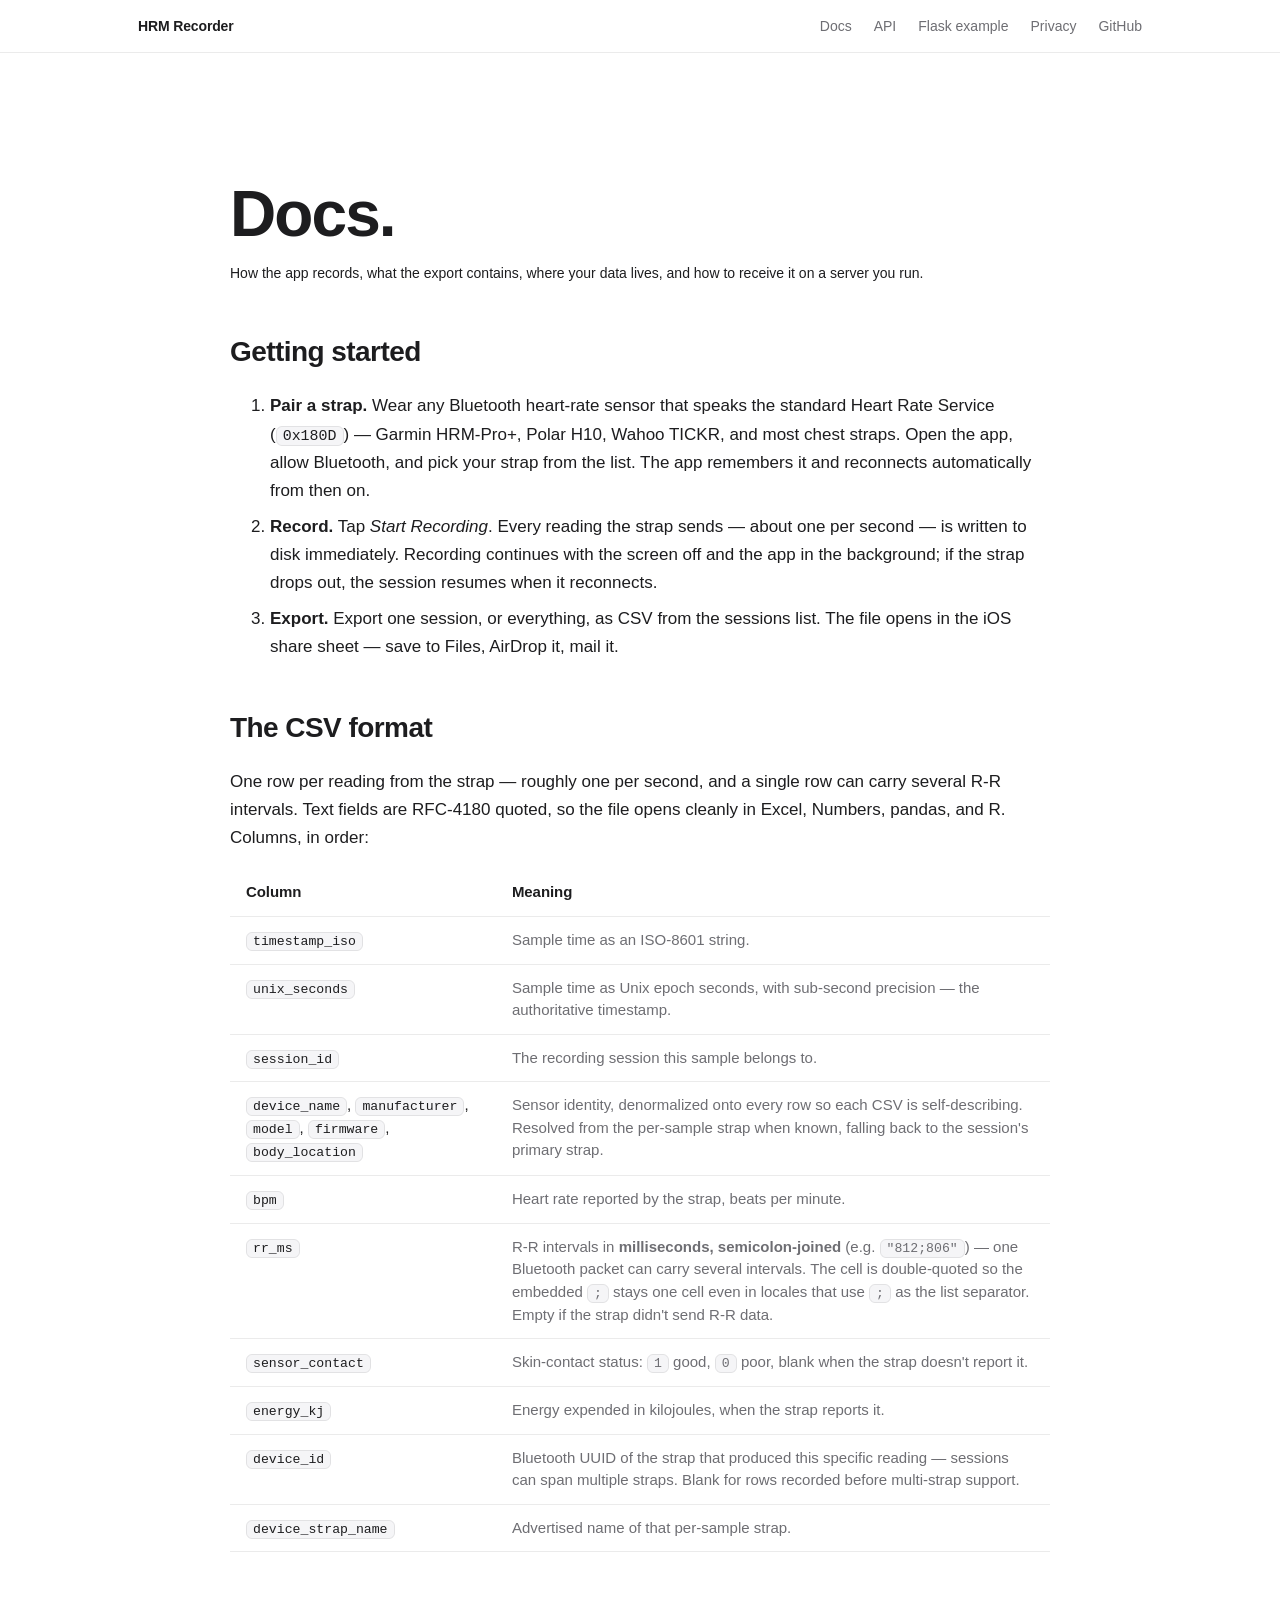
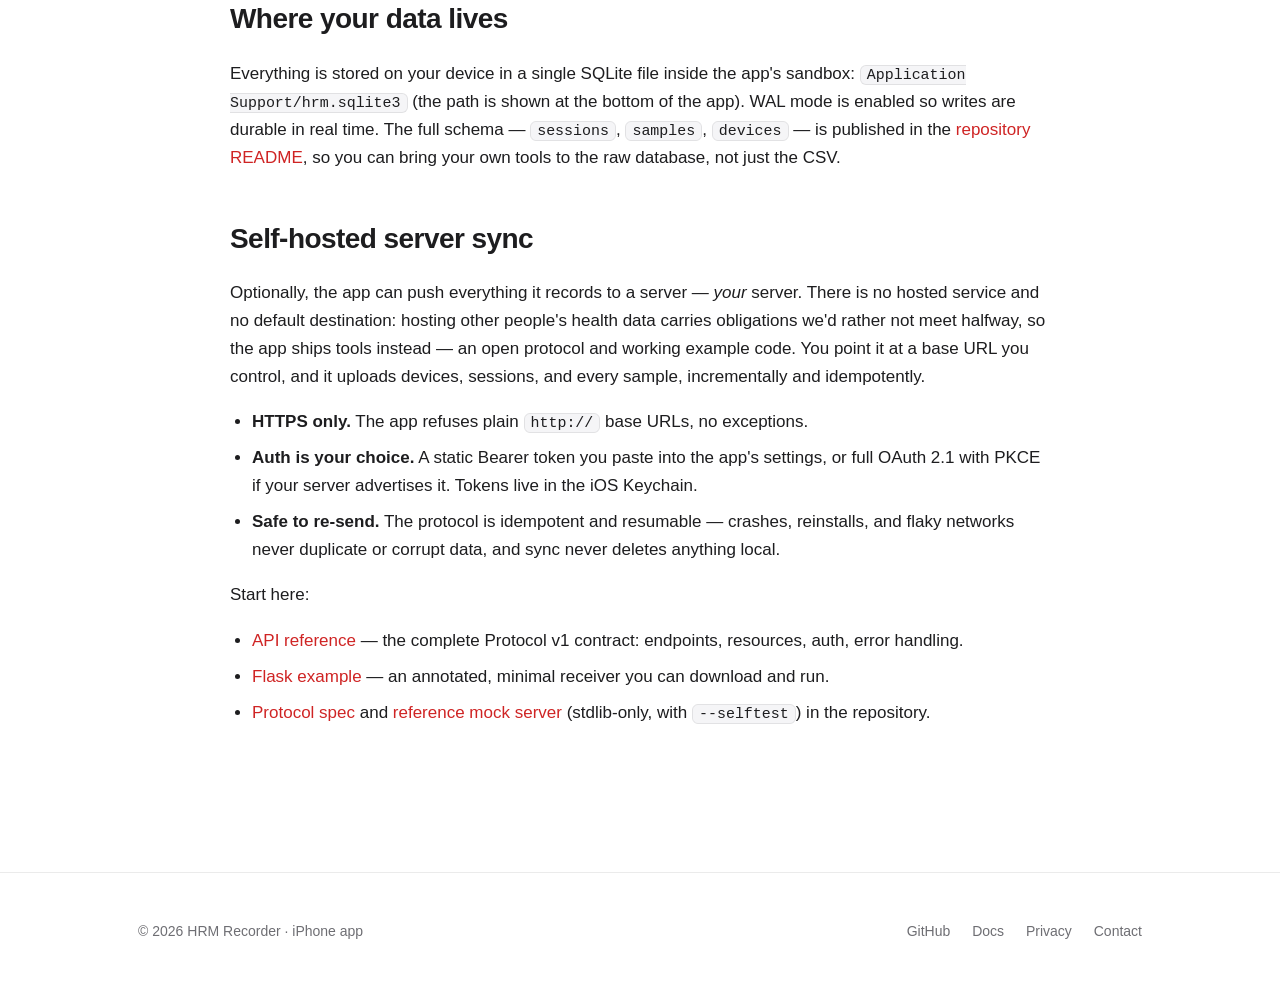
==== website/docs/index.html @ 2f27f9ac "feat(site): niche positioning, docs section (REST API + Flask example), publish-ready [AI] Landing p" ====
<!doctype html>
<html lang="en">
<head>
  <meta charset="utf-8" />
  <meta name="viewport" content="width=device-width, initial-scale=1" />
  <title>Docs — HRM Recorder</title>
  <meta name="description" content="HRM Recorder documentation: getting started, CSV export format, where your data lives, and self-hosted server sync." />
  <meta name="theme-color" content="#ff2d2d" media="(prefers-color-scheme: light)" />
  <meta name="theme-color" content="#000000" media="(prefers-color-scheme: dark)" />
  <link rel="stylesheet" href="../style.css" />
</head>
<body>

<nav class="nav">
  <div class="wrap">
    <a class="brand" href="../index.html">HRM Recorder</a>
    <div class="links">
      <a href="index.html">Docs</a>
      <a href="api.html">API</a>
      <a href="flask-example.html">Flask example</a>
      <a href="../privacy.html">Privacy</a>
      <a href="https://github.com/jmaddington/HRMRecorder">GitHub</a>
    </div>
  </div>
</nav>

<section>
  <div class="wrap">
    <article class="prose docs">
      <h1>Docs.</h1>
      <p class="doc-meta">
        How the app records, what the export contains, where your data lives,
        and how to receive it on a server you run.
      </p>

      <h2>Getting started</h2>
      <ol>
        <li>
          <strong>Pair a strap.</strong> Wear any Bluetooth heart-rate sensor
          that speaks the standard Heart Rate Service (<code>0x180D</code>) —
          Garmin HRM-Pro+, Polar H10, Wahoo TICKR, and most chest straps.
          Open the app, allow Bluetooth, and pick your strap from the list.
          The app remembers it and reconnects automatically from then on.
        </li>
        <li>
          <strong>Record.</strong> Tap <em>Start Recording</em>. Every
          reading the strap sends — about one per second — is written to
          disk immediately. Recording continues with the screen off and the
          app in the background; if the strap drops out, the session resumes
          when it reconnects.
        </li>
        <li>
          <strong>Export.</strong> Export one session, or everything, as CSV
          from the sessions list. The file opens in the iOS share sheet —
          save to Files, AirDrop it, mail it.
        </li>
      </ol>

      <h2>The CSV format</h2>
      <p>
        One row per reading from the strap — roughly one per second, and a
        single row can carry several R-R intervals. Text fields are RFC-4180
        quoted, so the file opens cleanly in Excel, Numbers, pandas, and R.
        Columns, in order:
      </p>
      <div class="table-scroll">
        <table>
          <caption class="visually-hidden">CSV export columns and their meanings</caption>
          <thead>
            <tr><th scope="col">Column</th><th scope="col">Meaning</th></tr>
          </thead>
          <tbody>
            <tr><td><code>timestamp_iso</code></td><td>Sample time as an ISO-8601 string.</td></tr>
            <tr><td><code>unix_seconds</code></td><td>Sample time as Unix epoch seconds, with sub-second precision — the authoritative timestamp.</td></tr>
            <tr><td><code>session_id</code></td><td>The recording session this sample belongs to.</td></tr>
            <tr><td><code>device_name</code>, <code>manufacturer</code>, <code>model</code>, <code>firmware</code>, <code>body_location</code></td><td>Sensor identity, denormalized onto every row so each CSV is self-describing. Resolved from the per-sample strap when known, falling back to the session's primary strap.</td></tr>
            <tr><td><code>bpm</code></td><td>Heart rate reported by the strap, beats per minute.</td></tr>
            <tr><td><code>rr_ms</code></td><td>R-R intervals in <strong>milliseconds, semicolon-joined</strong> (e.g. <code>"812;806"</code>) — one Bluetooth packet can carry several intervals. The cell is double-quoted so the embedded <code>;</code> stays one cell even in locales that use <code>;</code> as the list separator. Empty if the strap didn't send R-R data.</td></tr>
            <tr><td><code>sensor_contact</code></td><td>Skin-contact status: <code>1</code> good, <code>0</code> poor, blank when the strap doesn't report it.</td></tr>
            <tr><td><code>energy_kj</code></td><td>Energy expended in kilojoules, when the strap reports it.</td></tr>
            <tr><td><code>device_id</code></td><td>Bluetooth UUID of the strap that produced this specific reading — sessions can span multiple straps. Blank for rows recorded before multi-strap support.</td></tr>
            <tr><td><code>device_strap_name</code></td><td>Advertised name of that per-sample strap.</td></tr>
          </tbody>
        </table>
      </div>

      <h2>Where your data lives</h2>
      <p>
        Everything is stored on your device in a single SQLite file inside
        the app's sandbox: <code>Application Support/hrm.sqlite3</code> (the
        path is shown at the bottom of the app). WAL mode is enabled so
        writes are durable in real time. The full schema —
        <code>sessions</code>, <code>samples</code>, <code>devices</code> —
        is published in the
        <a href="https://github.com/jmaddington/HRMRecorder/blob/main/README.md">repository README</a>,
        so you can bring your own tools to the raw database, not just the CSV.
      </p>

      <h2>Self-hosted server sync</h2>
      <p>
        Optionally, the app can push everything it records to a server —
        <em>your</em> server. There is no hosted service and no default
        destination: hosting other people's health data carries obligations
        we'd rather not meet halfway, so the app ships tools instead — an
        open protocol and working example code. You point it at a base URL
        you control, and it uploads devices, sessions, and every sample,
        incrementally and idempotently.
      </p>
      <ul>
        <li><strong>HTTPS only.</strong> The app refuses plain <code>http://</code> base URLs, no exceptions.</li>
        <li><strong>Auth is your choice.</strong> A static Bearer token you paste into the app's settings, or full OAuth 2.1 with PKCE if your server advertises it. Tokens live in the iOS Keychain.</li>
        <li><strong>Safe to re-send.</strong> The protocol is idempotent and resumable — crashes, reinstalls, and flaky networks never duplicate or corrupt data, and sync never deletes anything local.</li>
      </ul>
      <p>Start here:</p>
      <ul>
        <li><a href="api.html">API reference</a> — the complete Protocol v1 contract: endpoints, resources, auth, error handling.</li>
        <li><a href="flask-example.html">Flask example</a> — an annotated, minimal receiver you can download and run.</li>
        <li><a href="https://github.com/jmaddington/HRMRecorder/blob/main/docs/SYNC_PROTOCOL.md">Protocol spec</a> and <a href="https://github.com/jmaddington/HRMRecorder/blob/main/docs/mock_server.py">reference mock server</a> (stdlib-only, with <code>--selftest</code>) in the repository.</li>
      </ul>
    </article>
  </div>
</section>

<footer>
  <div class="wrap">
    <div>© <span id="year">2026</span> HRM Recorder · iPhone app</div>
    <div class="links">
      <a href="https://github.com/jmaddington/HRMRecorder">GitHub</a>
      <a href="index.html">Docs</a>
      <a href="../privacy.html">Privacy</a>
      <a href="mailto:jonathan@jonathanaddington.com">Contact</a>
    </div>
  </div>
</footer>

<script>
  document.getElementById('year').textContent = new Date().getFullYear();
</script>

</body>
</html>
---- website/style.css ----
:root {
  --bg: #ffffff;
  --bg-alt: #f5f5f7;
  --text: #1d1d1f;
  --text-dim: #6e6e73;
  --accent: #ff2d2d;
  /* AIDEV-NOTE: --accent-text = brand red darkened to >=4.5:1 on --bg, --bg-alt
     AND --accent-soft (5.34/4.91/4.51). Small accent text must use it; #ff2d2d
     is reserved for large text (hero span, stat numerals) where 3:1 passes. */
  --accent-text: #cf2424;
  --accent-soft: #ffe6e6;
  --border: rgba(0, 0, 0, 0.08);
  --shadow: 0 30px 60px -20px rgba(0, 0, 0, 0.18);
  --radius: 22px;
  --max: 1100px;
  --pad-x: clamp(20px, 5vw, 48px);
}

@media (prefers-color-scheme: dark) {
  :root {
    --bg: #000000;
    --bg-alt: #111114;
    --text: #f5f5f7;
    --text-dim: #a1a1a6;
    --accent: #ff453a;
    --accent-text: #ff453a; /* passes 6.16/5.53/5.28 on dark bgs — no split needed */
    --accent-soft: #2a0e0e;
    --border: rgba(255, 255, 255, 0.1);
    --shadow: 0 30px 80px -20px rgba(255, 45, 58, 0.25);
  }
}

* { box-sizing: border-box; }

html, body {
  margin: 0;
  padding: 0;
  background: var(--bg);
  color: var(--text);
  font-family: -apple-system, BlinkMacSystemFont, "SF Pro Display", "SF Pro Text",
    "Helvetica Neue", Helvetica, Arial, sans-serif;
  font-size: 17px;
  line-height: 1.5;
  -webkit-font-smoothing: antialiased;
  text-rendering: optimizeLegibility;
}

a {
  color: var(--accent-text);
  text-decoration: none;
}
a:hover { text-decoration: underline; }

/* ---------- Layout ---------- */

.wrap {
  max-width: var(--max);
  margin: 0 auto;
  padding-left: var(--pad-x);
  padding-right: var(--pad-x);
}

section { padding: clamp(60px, 10vw, 140px) 0; }

section + section { border-top: 1px solid var(--border); }

.alt { background: var(--bg-alt); }

/* ---------- Navigation ---------- */

.nav {
  position: sticky;
  top: 0;
  z-index: 10;
  background: color-mix(in srgb, var(--bg) 80%, transparent);
  -webkit-backdrop-filter: saturate(180%) blur(20px);
  backdrop-filter: saturate(180%) blur(20px);
  border-bottom: 1px solid var(--border);
}
.nav .wrap {
  display: flex;
  align-items: center;
  justify-content: space-between;
  height: 52px;
  font-size: 14px;
}
.nav a.brand {
  color: var(--text);
  font-weight: 600;
  letter-spacing: -0.01em;
}
.nav .links { display: flex; gap: 22px; }
.nav .links a { color: var(--text-dim); }
.nav .links a:hover { color: var(--text); text-decoration: none; }

/* AIDEV-NOTE: nav must survive a 390px viewport with 7 links — wrap, don't overflow. */
@media (max-width: 700px) {
  .nav .wrap {
    height: auto;
    flex-wrap: wrap;
    padding-top: 10px;
    padding-bottom: 10px;
    row-gap: 4px;
  }
  .nav .links { flex-wrap: wrap; gap: 6px 14px; }
}

/* ---------- Hero ---------- */

.hero {
  text-align: center;
  padding-top: clamp(80px, 14vw, 180px);
  padding-bottom: clamp(40px, 8vw, 100px);
}

.eyebrow {
  display: inline-block;
  font-size: 13px;
  font-weight: 600;
  letter-spacing: 0.04em;
  text-transform: uppercase;
  color: var(--accent-text);
  padding: 6px 14px;
  border-radius: 999px;
  background: var(--accent-soft);
  margin-bottom: 22px;
}

h1.headline {
  font-size: clamp(44px, 8vw, 92px);
  line-height: 1.02;
  letter-spacing: -0.035em;
  font-weight: 700;
  margin: 0 0 18px;
}

.headline .accent { color: var(--accent); }

p.subhead {
  font-size: clamp(19px, 2.4vw, 26px);
  line-height: 1.35;
  color: var(--text-dim);
  max-width: 720px;
  margin: 0 auto 36px;
  letter-spacing: -0.01em;
}

.cta-row {
  display: flex;
  gap: 14px;
  justify-content: center;
  flex-wrap: wrap;
  margin-bottom: 16px;
}

.btn {
  display: inline-flex;
  align-items: center;
  justify-content: center;
  padding: 14px 28px;
  border-radius: 999px;
  font-size: 17px;
  font-weight: 500;
  letter-spacing: -0.005em;
  transition: transform 0.15s ease, opacity 0.15s ease;
  border: 1px solid transparent;
}
.btn.primary {
  background: var(--accent-text); /* AA for the white 17px label (5.34:1 light) */
  color: white;
}
.btn.primary:hover { transform: translateY(-1px); text-decoration: none; }
/* AIDEV-NOTE: dark --accent-text fails as a button FILL (white label 3.41:1); keep #cf2424 (5.34:1).
   Must stay AFTER .btn.primary in source order or the cascade reverts it. */
@media (prefers-color-scheme: dark) {
  .btn.primary { background: #cf2424; }
}
.btn.ghost {
  background: transparent;
  color: var(--text);
  border-color: var(--border);
}
.btn.ghost:hover { background: var(--bg-alt); text-decoration: none; }

.cta-note { color: var(--text-dim); font-size: 14px; }

/* ---------- Phone mockup ---------- */

.phone-wrap {
  display: flex;
  justify-content: center;
  margin-top: clamp(40px, 6vw, 80px);
}

.phone {
  width: clamp(260px, 30vw, 340px);
  aspect-ratio: 9 / 19.5;
  background: #0b0b0d;
  border-radius: 48px;
  padding: 14px;
  box-shadow: var(--shadow), inset 0 0 0 2px rgba(255, 255, 255, 0.06);
  position: relative;
}
.phone::before {
  content: "";
  position: absolute;
  top: 18px; left: 50%;
  transform: translateX(-50%);
  width: 110px; height: 30px;
  background: #000;
  border-radius: 999px;
  z-index: 2;
}
.phone-screen {
  width: 100%;
  height: 100%;
  border-radius: 36px;
  background: #f5f5f7;
  display: flex;
  position: relative;
  overflow: hidden;
}
.phone-screen img {
  width: 100%;
  height: 100%;
  object-fit: cover;
  display: block;
}

/* ---------- Screenshot gallery ---------- */

.gallery {
  display: grid;
  grid-template-columns: repeat(auto-fit, minmax(220px, 1fr));
  gap: clamp(20px, 3vw, 40px);
  align-items: end;
  margin-top: clamp(40px, 6vw, 70px);
}
.gallery .phone {
  width: 100%;
  max-width: 300px;
  margin: 0 auto;
}
.gallery figure { margin: 0; text-align: center; }
.gallery figcaption {
  margin-top: 18px;
  font-size: 15px;
  color: var(--text-dim);
  letter-spacing: -0.005em;
}
.gallery figcaption strong {
  display: block;
  color: var(--text);
  font-weight: 600;
  font-size: 16px;
  margin-bottom: 2px;
}

/* ---------- Audiences ---------- */

.section-eyebrow {
  font-size: 13px;
  font-weight: 600;
  letter-spacing: 0.06em;
  text-transform: uppercase;
  color: var(--accent-text);
  margin-bottom: 14px;
}
.section-h {
  font-size: clamp(32px, 5vw, 56px);
  line-height: 1.05;
  letter-spacing: -0.03em;
  font-weight: 700;
  margin: 0 0 18px;
}
.section-sub {
  font-size: clamp(17px, 1.8vw, 21px);
  color: var(--text-dim);
  max-width: 700px;
  margin: 0 0 56px;
  line-height: 1.45;
}
.section-h.center, .section-sub.center { text-align: center; margin-left: auto; margin-right: auto; }
.section-eyebrow.center { text-align: center; }

.audiences {
  display: grid;
  grid-template-columns: repeat(auto-fit, minmax(280px, 1fr));
  gap: 24px;
}
.audience {
  background: var(--bg);
  border: 1px solid var(--border);
  border-radius: var(--radius);
  padding: 32px 28px;
  transition: transform 0.2s ease, border-color 0.2s ease;
}
.audience:hover { transform: translateY(-3px); border-color: color-mix(in srgb, var(--accent) 30%, var(--border)); }
.audience .glyph {
  width: 48px; height: 48px;
  display: flex; align-items: center; justify-content: center;
  background: var(--accent-soft);
  color: var(--accent);
  border-radius: 14px;
  margin-bottom: 20px;
}
.audience h3 {
  font-size: 22px;
  letter-spacing: -0.015em;
  margin: 0 0 10px;
}
.audience p {
  color: var(--text-dim);
  margin: 0;
  font-size: 16px;
  line-height: 1.55;
}

/* ---------- Features ---------- */

.features {
  display: grid;
  grid-template-columns: repeat(auto-fit, minmax(260px, 1fr));
  gap: 24px;
}
.feature {
  padding: 28px;
  border-radius: var(--radius);
  background: var(--bg-alt);
}
.feature h3 {
  font-size: 18px;
  letter-spacing: -0.015em;
  margin: 0 0 8px;
}
.feature p {
  font-size: 15px;
  color: var(--text-dim);
  margin: 0;
  line-height: 1.55;
}

/* ---------- Big numbers ---------- */

.stats {
  display: grid;
  grid-template-columns: repeat(auto-fit, minmax(220px, 1fr));
  gap: 40px;
  text-align: center;
}
.stat .n {
  font-size: clamp(48px, 6vw, 72px);
  font-weight: 700;
  letter-spacing: -0.03em;
  color: var(--accent);
  line-height: 1;
}
.stat .l {
  margin-top: 10px;
  color: var(--text-dim);
  font-size: 15px;
}

/* ---------- Quote / pull ---------- */

.pull {
  font-size: clamp(24px, 3.5vw, 38px);
  letter-spacing: -0.02em;
  line-height: 1.25;
  font-weight: 500;
  max-width: 820px;
  margin: 0 auto;
  text-align: center;
}
.pull .author {
  display: block;
  margin-top: 20px;
  font-size: 15px;
  color: var(--text-dim);
  font-weight: 400;
  letter-spacing: 0;
}

/* ---------- Privacy strip ---------- */

.privacy-strip {
  background: var(--bg-alt);
  border-radius: var(--radius);
  padding: clamp(36px, 5vw, 64px);
  text-align: center;
}
.privacy-strip h3 {
  font-size: clamp(28px, 4vw, 44px);
  letter-spacing: -0.025em;
  margin: 0 0 14px;
}
.privacy-strip p {
  color: var(--text-dim);
  font-size: 18px;
  max-width: 620px;
  margin: 0 auto;
}

/* ---------- FAQ ---------- */

.faq {
  max-width: 820px;
  margin: 0 auto;
}
.faq details {
  border-bottom: 1px solid var(--border);
  padding: 22px 0;
}
.faq details:first-child { border-top: 1px solid var(--border); }
.faq summary {
  list-style: none;
  cursor: pointer;
  font-size: clamp(18px, 2vw, 22px);
  font-weight: 500;
  letter-spacing: -0.015em;
  display: flex;
  justify-content: space-between;
  align-items: center;
  gap: 16px;
}
.faq summary::-webkit-details-marker { display: none; }
.faq summary::after {
  content: "+";
  font-size: 26px;
  color: var(--text-dim);
  font-weight: 300;
  line-height: 1;
}
.faq details[open] summary::after { content: "–"; }
.faq .answer {
  margin-top: 12px;
  color: var(--text-dim);
  font-size: 16px;
  line-height: 1.6;
}

/* ---------- Footer ---------- */

footer {
  border-top: 1px solid var(--border);
  padding: 48px 0;
  color: var(--text-dim);
  font-size: 14px;
}
footer .wrap {
  display: flex;
  justify-content: space-between;
  align-items: center;
  flex-wrap: wrap;
  gap: 12px;
}
footer .links a { color: var(--text-dim); margin-left: 18px; }
footer .links a:hover { color: var(--text); text-decoration: none; }

/* ---------- Privacy page ---------- */

.prose {
  max-width: 720px;
  margin: 0 auto;
  font-size: 17px;
  line-height: 1.65;
}
.prose h1 {
  font-size: clamp(40px, 6vw, 64px);
  letter-spacing: -0.03em;
  line-height: 1.05;
  margin: 0 0 14px;
}
.prose .updated {
  color: var(--text-dim);
  font-size: 14px;
  margin-bottom: 48px;
}
.prose h2 {
  font-size: clamp(22px, 2.6vw, 28px);
  letter-spacing: -0.02em;
  margin: 44px 0 12px;
}
.prose p, .prose ul { color: var(--text); }
.prose ul { padding-left: 22px; }
.prose li { margin-bottom: 8px; }
.prose .lede {
  font-size: 21px;
  color: var(--text-dim);
  margin-bottom: 32px;
  line-height: 1.5;
}

/* ---------- Tables (comparison strip + docs) ---------- */

/* AIDEV-NOTE: .table-scroll keeps wide tables from breaking the page on phones. */
.table-scroll { overflow-x: auto; -webkit-overflow-scrolling: touch; }

.table-scroll table {
  width: 100%;
  min-width: 640px;
  border-collapse: collapse;
  font-size: 15px;
  line-height: 1.5;
}
.table-scroll th, .table-scroll td {
  text-align: left;
  vertical-align: top;
  padding: 12px 16px;
  border-bottom: 1px solid var(--border);
}
.table-scroll th {
  font-weight: 600;
  color: var(--text);
  letter-spacing: -0.005em;
}
.table-scroll td { color: var(--text-dim); }
.table-scroll td:first-child, .table-scroll tbody th {
  color: var(--text);
  font-weight: 500;
}

/* Comparison table: middle column is us — quiet tint, full-contrast text. */
.compare td:nth-child(3), .compare th:nth-child(3) {
  background: var(--accent-soft);
}
.compare td:nth-child(3) { color: var(--text); }
.compare-note {
  max-width: 720px;
  margin: 28px auto 0;
  font-size: 14px;
  color: var(--text-dim);
  text-align: center;
}

/* ---------- Docs ---------- */

/* Inline code + code blocks. Colors derive from the theme variables so both
   light and dark schemes stay readable without a separate palette. */
code {
  font-family: ui-monospace, "SF Mono", SFMono-Regular, Menlo, Consolas, monospace;
  font-size: 0.88em;
  background: var(--bg-alt);
  border: 1px solid var(--border);
  border-radius: 6px;
  padding: 1px 6px;
}
pre {
  background: var(--bg-alt);
  border: 1px solid var(--border);
  border-radius: 14px;
  padding: 18px 20px;
  overflow-x: auto;
  font-size: 13.5px;
  line-height: 1.55;
}
pre code {
  background: none;
  border: none;
  padding: 0;
  font-size: inherit;
}

/* Docs prose: reuse .prose, slightly wider for tables and code. */
.prose.docs { max-width: 820px; }
.prose.docs h3 {
  font-size: clamp(19px, 2.2vw, 22px);
  letter-spacing: -0.015em;
  margin: 36px 0 10px;
}
.prose .table-scroll table { min-width: 560px; }
.prose .table-scroll { margin: 16px 0 24px; }

/* Endpoint heading: METHOD path in a pill-ish monospace lockup. */
.endpoint {
  display: inline-block;
  font-family: ui-monospace, "SF Mono", SFMono-Regular, Menlo, Consolas, monospace;
  font-size: 15px;
  font-weight: 600;
  background: var(--accent-soft);
  color: var(--accent-text);
  border-radius: 8px;
  padding: 4px 10px;
}

/* Breadcrumb-ish subtitle under docs H1s. */
.doc-meta {
  color: var(--text-dim);
  font-size: 14px;
  margin-bottom: 40px;
}

/* ---------- Utilities ---------- */

.center { text-align: center; }
.muted { color: var(--text-dim); }
.visually-hidden {
  position: absolute;
  width: 1px; height: 1px;
  margin: -1px; padding: 0;
  overflow: hidden;
  clip: rect(0 0 0 0);
  white-space: nowrap;
  border: 0;
}
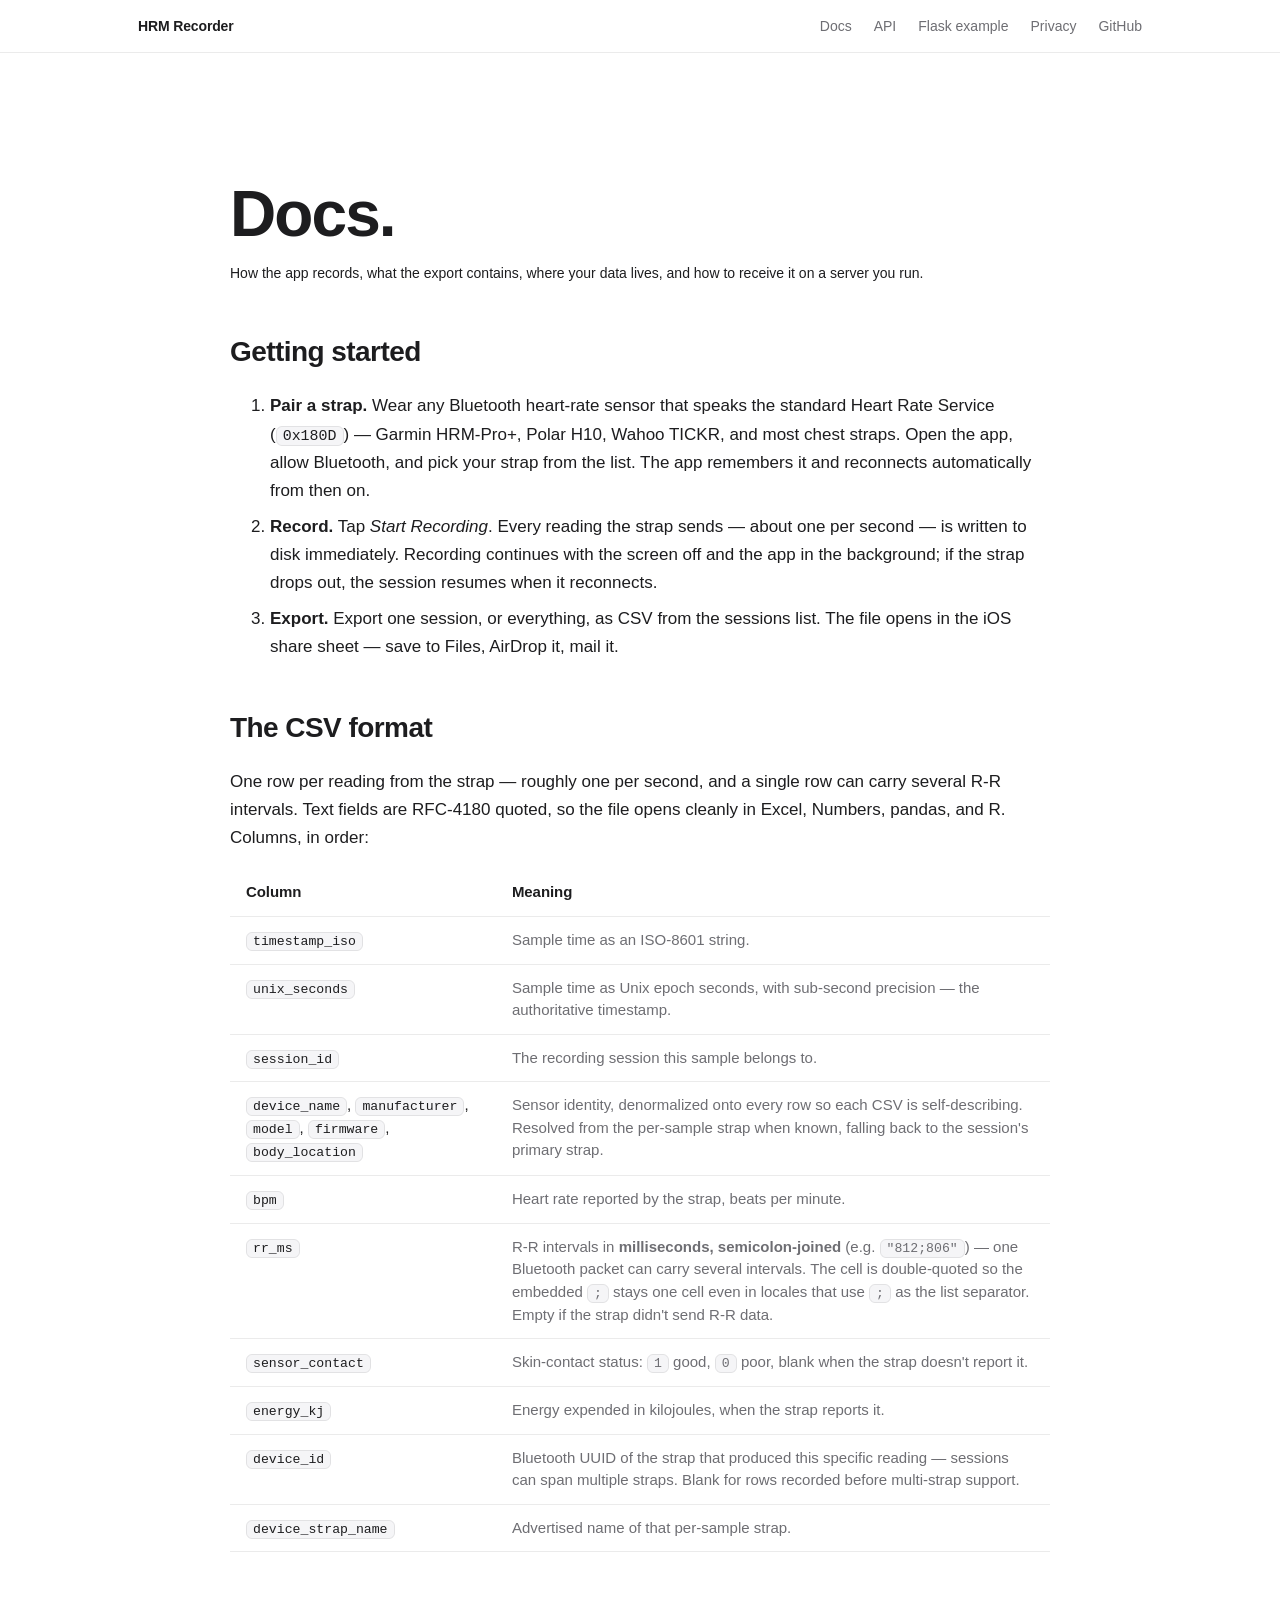
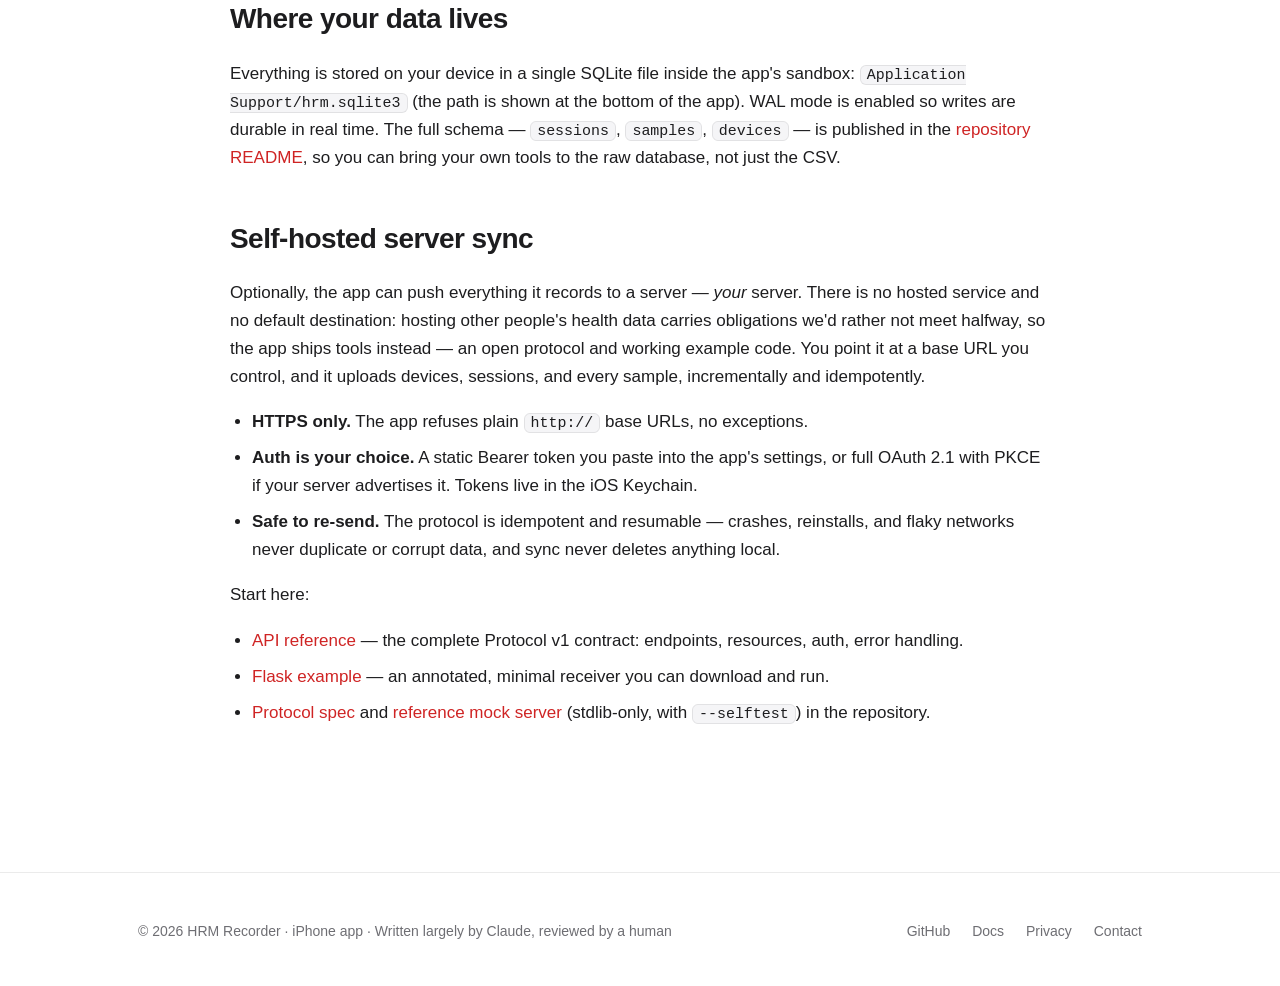
==== commit aeb0653b: "fix(site): review fixes — site-wide Claude credit, sensor wording, FAQ voice [AI] Codex flagged AI-a" ====
--- a/website/docs/index.html
+++ b/website/docs/index.html
@@ -123,7 +123,7 @@
 
 <footer>
   <div class="wrap">
-    <div>© <span id="year">2026</span> HRM Recorder · iPhone app</div>
+    <div>© <span id="year">2026</span> HRM Recorder · iPhone app · Written largely by Claude, reviewed by a human</div>
     <div class="links">
       <a href="https://github.com/jmaddington/HRMRecorder">GitHub</a>
       <a href="index.html">Docs</a>
--- a/website/style.css
+++ b/website/style.css
@@ -226,6 +226,9 @@
   object-fit: cover;
   display: block;
 }
+/* AIDEV-NOTE: theme-aware shots wrap <img> in <picture>; display:contents keeps
+   the img the direct flex child so the sizing rules above still apply. */
+.phone-screen picture { display: contents; }
 
 /* ---------- Screenshot gallery ---------- */
 
@@ -254,6 +257,12 @@
   font-weight: 600;
   font-size: 16px;
   margin-bottom: 2px;
+}
+/* Two-up gallery (graphs section): narrower track so a pair doesn't sprawl. */
+.gallery.duo {
+  max-width: 760px;
+  margin-left: auto;
+  margin-right: auto;
 }
 
 /* ---------- Audiences ---------- */
@@ -456,6 +465,15 @@
 }
 footer .links a { color: var(--text-dim); margin-left: 18px; }
 footer .links a:hover { color: var(--text); text-decoration: none; }
+/* AIDEV-NOTE: footer .wrap is a wrapping flex row on every page; flex-basis:100%
+   gives the landing-page disclaimer its own row without touching other footers. */
+footer .disclaimer {
+  flex-basis: 100%;
+  max-width: 820px;
+  margin: 0 0 16px;
+  font-size: 13px;
+  line-height: 1.6;
+}
 
 /* ---------- Privacy page ---------- */
 
